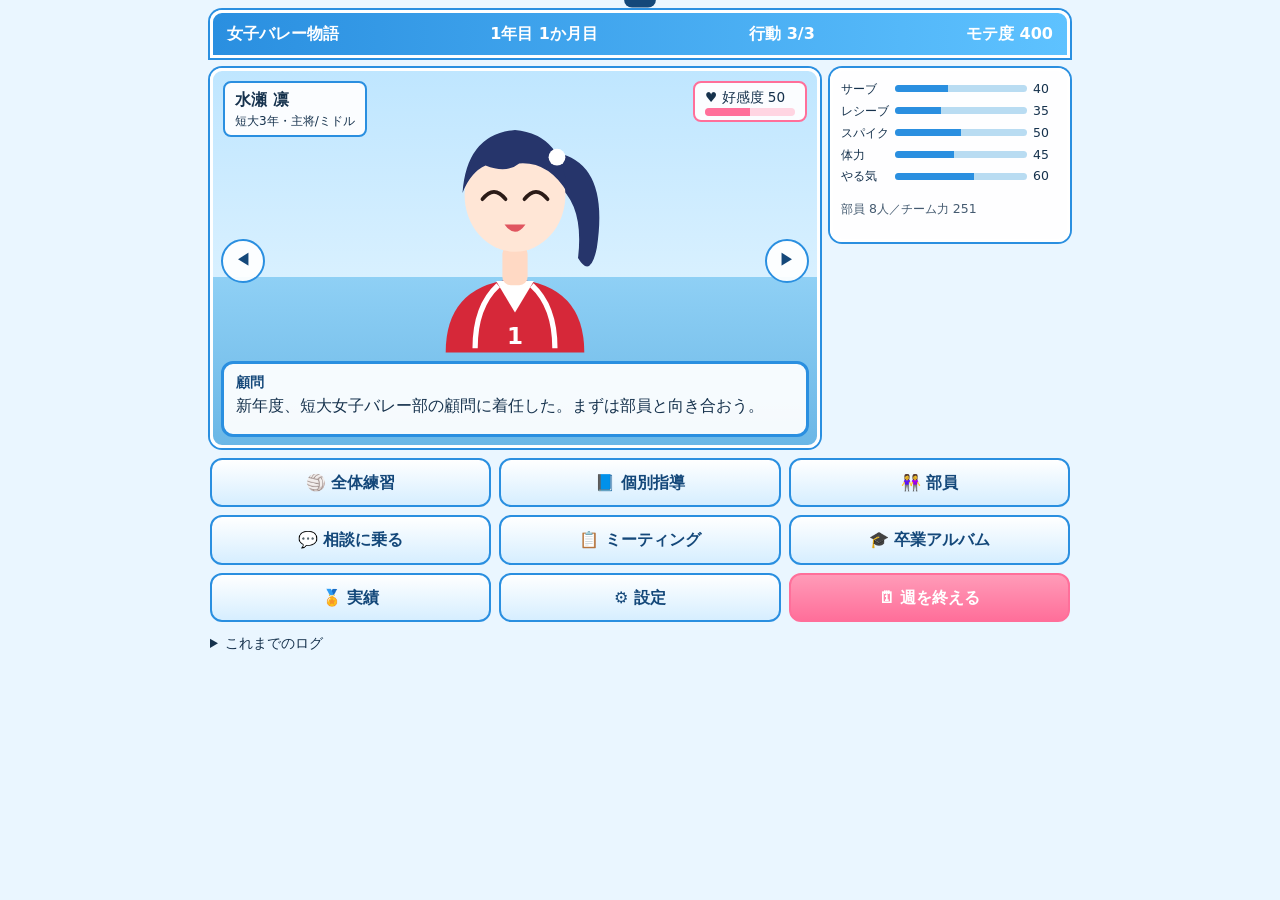
==== joshi-volley/index.html @ a4304dfe "up" ====
<!DOCTYPE html>
<html lang="ja"><head><meta charset="utf-8">
<meta name="viewport" content="width=device-width, initial-scale=1, viewport-fit=cover">
<meta name="theme-color" content="#2a8fe0"><title>女子バレー物語</title>
<link rel="manifest" href="manifest.webmanifest"><link rel="icon" href="icons/icon.svg">
<link rel="stylesheet" href="css/style.css"></head><body><main>
<!-- 上部バー：タイトル・時期・行動力・モテ度 -->
<div class="top"><span>女子バレー物語</span><span id="wk"></span><span id="ap"></span><span id="pop"></span></div>
<!-- ゲーム画面：ステージ（立ち絵・セリフ）＋ステータス -->
<div class="game" id="game">
 <div class="stage"><button class="nav l" onclick="step(-1)" aria-label="前の部員">◀</button><button class="nav r" onclick="step(1)" aria-label="次の部員">▶</button>
  <div class="name" id="nm"></div><div class="heart" id="ht"></div><div class="pt" id="pt"></div><div class="say" id="say"></div></div>
 <div class="side"><div class="box" id="stats"></div></div>
</div>
<!-- 部員・アルバム・実績・設定のパネル -->
<div class="box" id="panel"></div>
<div class="cmd" id="cmd"></div>
<details><summary>これまでのログ</summary><div id="hist"></div></details>
</main>
<!-- ノベルパート／月替わり演出／通知 -->
<div id="nv" onclick="Novel.next()"><div class="nvp" id="nvp"></div><div class="nvb"><b id="nvw"></b><p id="nvt"></p><small>タップで次へ</small></div></div>
<div id="bn"><div><span id="bn1"></span><small id="bn2"></small></div></div><div id="toast" role="status"></div>
<!-- 読み込み順：データ → セーブ → 音 → 立ち絵 → ノベル → 本体 -->
<script src="js/data.js"></script><script src="js/save.js"></script><script src="js/audio.js"></script>
<script src="js/art.js"></script><script src="js/novel.js"></script><script src="js/game.js"></script>
</body></html>
---- joshi-volley/css/style.css ----
/* 水色・青基調 / ときめき風UI */
:root{--sky1:#d8f0ff;--sky2:#8fd0f5;--navy:#14487a;--blue:#2a8fe0;--pale:#eaf6ff;--pink:#ff6f9a;--ink:#16324d;--win:#ffffffee;box-sizing:border-box;padding-top:env(safe-area-inset-top,0px);padding-bottom:env(safe-area-inset-bottom,0px)}
@media (prefers-color-scheme:dark){:root:not([data-theme="light"]){--sky1:#244a6e;--sky2:#17395a;--navy:#9bd0ff;--pale:#102a44;--ink:#e6f3ff;--win:#12304dee}}
:root[data-theme="dark"]{--sky1:#244a6e;--sky2:#17395a;--navy:#9bd0ff;--pale:#102a44;--ink:#e6f3ff;--win:#12304dee}
*{box-sizing:border-box}body{margin:0;background:var(--pale);color:var(--ink);font-family:"Hiragino Maru Gothic ProN","Yu Gothic",system-ui,sans-serif;line-height:1.6}
main{max-width:880px;margin:0 auto;padding:10px}
.top{display:flex;justify-content:space-between;gap:8px;flex-wrap:wrap;background:linear-gradient(90deg,var(--blue),#5ec2ff);color:#fff;border-radius:12px 12px 0 0;padding:8px 14px;font-weight:700;border:3px solid #fff;box-shadow:0 0 0 2px var(--blue)}
.game{display:grid;grid-template-columns:1fr 240px;gap:10px;margin-top:10px}
@media(max-width:700px){.game{grid-template-columns:1fr}}
.stage{position:relative;min-height:380px;border-radius:12px;overflow:hidden;border:3px solid #fff;box-shadow:0 0 0 2px var(--blue);background:linear-gradient(#bfe6ff,var(--sky1) 55%,var(--sky2) 55%,#6bb7e6)}
.pt{position:absolute;left:50%;bottom:92px;width:210px;transform:translateX(-50%);z-index:2}.pt svg,.pt img{width:100%;display:block}
.name{position:absolute;left:10px;top:10px;z-index:3;background:var(--win);border:2px solid var(--blue);border-radius:8px;padding:4px 10px;font-weight:700}.name small{display:block;font-weight:400;font-size:.75rem}
.heart{position:absolute;right:10px;top:10px;z-index:3;background:var(--win);border:2px solid var(--pink);border-radius:8px;padding:4px 10px;font-size:.85rem}
.hb{width:90px;height:8px;background:#ffd5e2;border-radius:4px;overflow:hidden}.hb i{display:block;height:100%;background:var(--pink)}
.say{position:absolute;left:8px;right:8px;bottom:8px;z-index:4;background:var(--win);border:3px solid var(--blue);border-radius:12px;padding:8px 12px;min-height:76px}.say b{color:var(--navy);display:block;font-size:.85rem}
.nav{position:absolute;top:45%;z-index:3;width:44px;height:44px;border-radius:50%;border:2px solid var(--blue);background:var(--win);color:var(--navy);font-size:1rem;cursor:pointer}.nav.l{left:8px}.nav.r{right:8px}
.box{background:var(--win);border:3px solid #fff;box-shadow:0 0 0 2px var(--blue);border-radius:12px;padding:8px}
.st{display:grid;grid-template-columns:auto 1fr 26px;gap:2px 6px;font-size:.78rem;align-items:center}
.t{height:7px;background:#b9dcf2;border-radius:4px;overflow:hidden}.t i{display:block;height:100%;background:var(--blue)}
.cmd{display:grid;grid-template-columns:repeat(3,1fr);gap:8px;margin-top:10px}
.cmd button{font:inherit;font-weight:700;border:2px solid var(--blue);background:linear-gradient(#fff,#d6eeff);color:#14487a;border-radius:12px;padding:10px 6px;min-height:48px;cursor:pointer}
.cmd button:hover{background:var(--blue);color:#fff}.cmd button.p{background:linear-gradient(#ff9bb8,var(--pink));color:#fff;border-color:var(--pink)}
button:focus-visible{outline:3px solid var(--pink);outline-offset:2px}
#panel{display:none;margin-top:10px}#panel h2{margin:0 0 8px;color:var(--navy);font-size:1.1rem}#panel h3{margin:12px 0 4px;font-size:.95rem;color:var(--navy)}
.ag{display:grid;grid-template-columns:repeat(auto-fill,minmax(230px,1fr));gap:10px}
.ac{display:grid;grid-template-columns:70px 1fr;gap:8px;background:var(--pale);border-radius:10px;padding:8px;font-size:.8rem;border:0;text-align:left;color:var(--ink);font-family:inherit}
.ac svg,.ac img{width:70px}.ac b{font-size:.95rem}button.ac{cursor:pointer}button.ac.on{outline:3px solid var(--pink)}
.ach{display:flex;gap:10px;align-items:center;padding:6px 8px;border-radius:8px;background:var(--pale);margin:4px 0;font-size:.85rem}.ach.lock{opacity:.5}.ach i{font-style:normal;font-size:1.3rem}
.set button,.set label.b{font:inherit;border:2px solid var(--blue);background:var(--pale);color:var(--ink);border-radius:10px;padding:8px 12px;margin:3px 3px 3px 0;cursor:pointer;display:inline-block}
.set input[type=range]{width:min(260px,100%);vertical-align:middle}.hint{font-size:.78rem;opacity:.8}
details{margin-top:10px;font-size:.88rem}#hist{max-height:180px;overflow:auto}#hist p{margin:3px 0}#hist .big{font-weight:700;color:var(--navy)}#hist .love{color:#d6396b}
/* 月替わり演出 */
#bn{position:fixed;inset:0;z-index:50;display:none;align-items:center;justify-content:center;background:linear-gradient(135deg,#2a8fe0,#8fd8ff);color:#fff;text-align:center}
#bn.on{display:flex;animation:bn 1.6s forwards}#bn span{display:block;font-size:clamp(1.8rem,8vw,3.2rem);font-weight:800}#bn small{font-size:1rem}
@keyframes bn{0%{opacity:0}15%,80%{opacity:1}100%{opacity:0}}
/* ノベルパート */
#nv{position:fixed;inset:0;z-index:40;display:none;background:linear-gradient(#bfe6ff,#8fd0f5);cursor:pointer}#nv.on{display:block}
.nvp{position:absolute;left:50%;bottom:150px;width:min(240px,60vw);transform:translateX(-50%)}.nvp svg,.nvp img{width:100%;display:block}
.nvb{position:absolute;left:10px;right:10px;bottom:calc(10px + env(safe-area-inset-bottom,0px));background:var(--win);color:var(--ink);border:3px solid var(--blue);border-radius:14px;padding:10px 14px;min-height:120px}.nvb b{color:var(--navy)}.nvb p{margin:4px 0}.nvb small{opacity:.6}
#toast{position:fixed;left:50%;top:calc(14px + env(safe-area-inset-top,0px));transform:translate(-50%,-140%);transition:transform .3s;z-index:60;background:var(--navy);color:#fff;border-radius:20px;padding:8px 16px;font-size:.88rem}#toast.on{transform:translate(-50%,0)}
@media (prefers-reduced-motion:reduce){#bn.on{animation:none}#toast{transition:none}}
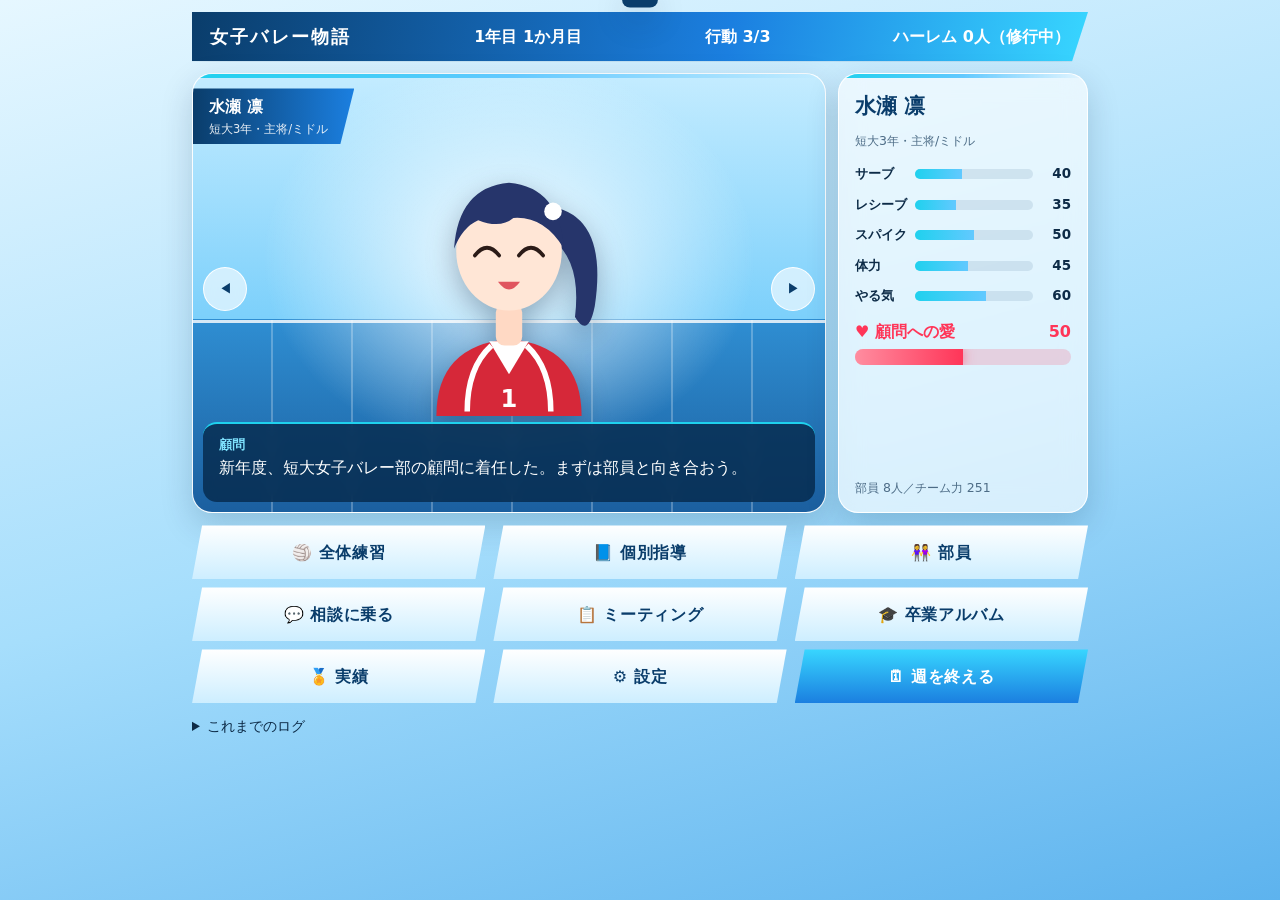
==== commit 5c3156eb: "on" ====
--- a/joshi-volley/index.html
+++ b/joshi-volley/index.html
@@ -4,23 +4,17 @@
 <meta name="theme-color" content="#2a8fe0"><title>女子バレー物語</title>
 <link rel="manifest" href="manifest.webmanifest"><link rel="icon" href="icons/icon.svg">
 <link rel="stylesheet" href="css/style.css"></head><body><main>
-<!-- 上部バー：タイトル・時期・行動力・モテ度 -->
-<div class="top"><span>女子バレー物語</span><span id="wk"></span><span id="ap"></span><span id="pop"></span></div>
-<!-- ゲーム画面：ステージ（立ち絵・セリフ）＋ステータス -->
+<header class="top"><span class="logo">女子バレー物語</span><span id="wk"></span><span id="ap"></span><span id="pop"></span></header>
 <div class="game" id="game">
- <div class="stage"><button class="nav l" onclick="step(-1)" aria-label="前の部員">◀</button><button class="nav r" onclick="step(1)" aria-label="次の部員">▶</button>
-  <div class="name" id="nm"></div><div class="heart" id="ht"></div><div class="pt" id="pt"></div><div class="say" id="say"></div></div>
- <div class="side"><div class="box" id="stats"></div></div>
+ <section class="frame stage"><button class="nav l" onclick="step(-1)" aria-label="前の部員">◀</button><button class="nav r" onclick="step(1)" aria-label="次の部員">▶</button>
+  <div class="name" id="nm"></div><div class="pt" id="pt"></div><div class="say" id="say"></div></section>
+ <aside class="frame side" id="side"></aside>
 </div>
-<!-- 部員・アルバム・実績・設定のパネル -->
-<div class="box" id="panel"></div>
-<div class="cmd" id="cmd"></div>
+<section class="frame" id="panel"></section>
+<nav class="cmd" id="cmd"></nav>
 <details><summary>これまでのログ</summary><div id="hist"></div></details>
 </main>
-<!-- ノベルパート／月替わり演出／通知 -->
 <div id="nv" onclick="Novel.next()"><div class="nvp" id="nvp"></div><div class="nvb"><b id="nvw"></b><p id="nvt"></p><small>タップで次へ</small></div></div>
 <div id="bn"><div><span id="bn1"></span><small id="bn2"></small></div></div><div id="toast" role="status"></div>
-<!-- 読み込み順：データ → セーブ → 音 → 立ち絵 → ノベル → 本体 -->
-<script src="js/data.js"></script><script src="js/save.js"></script><script src="js/audio.js"></script>
-<script src="js/art.js"></script><script src="js/novel.js"></script><script src="js/game.js"></script>
+<script src="js/data.js"></script><script src="js/engine.js"></script><script src="js/game.js"></script>
 </body></html>
--- a/joshi-volley/css/style.css
+++ b/joshi-volley/css/style.css
@@ -1,41 +1,45 @@
-/* 水色・青基調 / ときめき風UI */
-:root{--sky1:#d8f0ff;--sky2:#8fd0f5;--navy:#14487a;--blue:#2a8fe0;--pale:#eaf6ff;--pink:#ff6f9a;--ink:#16324d;--win:#ffffffee;box-sizing:border-box;padding-top:env(safe-area-inset-top,0px);padding-bottom:env(safe-area-inset-bottom,0px)}
-@media (prefers-color-scheme:dark){:root:not([data-theme="light"]){--sky1:#244a6e;--sky2:#17395a;--navy:#9bd0ff;--pale:#102a44;--ink:#e6f3ff;--win:#12304dee}}
-:root[data-theme="dark"]{--sky1:#244a6e;--sky2:#17395a;--navy:#9bd0ff;--pale:#102a44;--ink:#e6f3ff;--win:#12304dee}
-*{box-sizing:border-box}body{margin:0;background:var(--pale);color:var(--ink);font-family:"Hiragino Maru Gothic ProN","Yu Gothic",system-ui,sans-serif;line-height:1.6}
-main{max-width:880px;margin:0 auto;padding:10px}
-.top{display:flex;justify-content:space-between;gap:8px;flex-wrap:wrap;background:linear-gradient(90deg,var(--blue),#5ec2ff);color:#fff;border-radius:12px 12px 0 0;padding:8px 14px;font-weight:700;border:3px solid #fff;box-shadow:0 0 0 2px var(--blue)}
-.game{display:grid;grid-template-columns:1fr 240px;gap:10px;margin-top:10px}
+/* 水色基調・ガラス調UI。色は :root の変数で一括変更できます */
+:root{--sky:#62c9ff;--deep:#0a3d6b;--cyan:#1fd1ee;--love:#ff3558;--ink:#0d2b47;--mute:#4d6c86;--glass:rgba(255,255,255,.62);--edge:rgba(255,255,255,.95);--chip:rgba(10,61,107,.1);--bg:linear-gradient(165deg,#e6f7ff 0%,#a6defc 52%,#5db3ee 100%);--shadow:0 12px 32px rgba(6,40,74,.18);box-sizing:border-box;padding-top:env(safe-area-inset-top,0px);padding-bottom:env(safe-area-inset-bottom,0px)}
+@media (prefers-color-scheme:dark){:root:not([data-theme="light"]){--deep:#bfe6ff;--ink:#e8f6ff;--mute:#9cc4e0;--glass:rgba(8,36,68,.66);--edge:rgba(120,200,255,.35);--chip:rgba(150,210,255,.15);--bg:linear-gradient(165deg,#06203a,#0a3560 60%,#0e4a80)}}
+:root[data-theme="dark"]{--deep:#bfe6ff;--ink:#e8f6ff;--mute:#9cc4e0;--glass:rgba(8,36,68,.66);--edge:rgba(120,200,255,.35);--chip:rgba(150,210,255,.15);--bg:linear-gradient(165deg,#06203a,#0a3560 60%,#0e4a80)}
+*{box-sizing:border-box}body{margin:0;min-height:100vh;background:var(--bg) fixed;color:var(--ink);font-family:"Hiragino Sans","Yu Gothic UI","Noto Sans JP",system-ui,sans-serif;line-height:1.6}
+main{max-width:920px;margin:0 auto;padding:12px}
+.top{display:flex;justify-content:space-between;align-items:center;gap:8px 16px;flex-wrap:wrap;padding:10px 18px;margin-bottom:12px;color:#fff;font-weight:700;background:linear-gradient(100deg,#0a3d6b,#1b7fe0 60%,#38d6ff);clip-path:polygon(0 0,100% 0,calc(100% - 16px) 100%,0 100%);box-shadow:var(--shadow)}
+.logo{font-size:1.15rem;font-weight:900;letter-spacing:.12em}
+/* 立ち絵フレームとステータスフレームは同じ .frame で枠を統一 */
+.frame{position:relative;overflow:hidden;background:var(--glass);backdrop-filter:blur(12px);-webkit-backdrop-filter:blur(12px);border:1px solid var(--edge);border-radius:20px;box-shadow:var(--shadow)}
+.frame:before{content:"";position:absolute;left:0;right:0;top:0;height:4px;z-index:6;background:linear-gradient(90deg,var(--cyan),var(--sky),transparent)}
+.game{display:grid;grid-template-columns:1fr 250px;gap:12px;align-items:stretch}
 @media(max-width:700px){.game{grid-template-columns:1fr}}
-.stage{position:relative;min-height:380px;border-radius:12px;overflow:hidden;border:3px solid #fff;box-shadow:0 0 0 2px var(--blue);background:linear-gradient(#bfe6ff,var(--sky1) 55%,var(--sky2) 55%,#6bb7e6)}
-.pt{position:absolute;left:50%;bottom:92px;width:210px;transform:translateX(-50%);z-index:2}.pt svg,.pt img{width:100%;display:block}
-.name{position:absolute;left:10px;top:10px;z-index:3;background:var(--win);border:2px solid var(--blue);border-radius:8px;padding:4px 10px;font-weight:700}.name small{display:block;font-weight:400;font-size:.75rem}
-.heart{position:absolute;right:10px;top:10px;z-index:3;background:var(--win);border:2px solid var(--pink);border-radius:8px;padding:4px 10px;font-size:.85rem}
-.hb{width:90px;height:8px;background:#ffd5e2;border-radius:4px;overflow:hidden}.hb i{display:block;height:100%;background:var(--pink)}
-.say{position:absolute;left:8px;right:8px;bottom:8px;z-index:4;background:var(--win);border:3px solid var(--blue);border-radius:12px;padding:8px 12px;min-height:76px}.say b{color:var(--navy);display:block;font-size:.85rem}
-.nav{position:absolute;top:45%;z-index:3;width:44px;height:44px;border-radius:50%;border:2px solid var(--blue);background:var(--win);color:var(--navy);font-size:1rem;cursor:pointer}.nav.l{left:8px}.nav.r{right:8px}
-.box{background:var(--win);border:3px solid #fff;box-shadow:0 0 0 2px var(--blue);border-radius:12px;padding:8px}
-.st{display:grid;grid-template-columns:auto 1fr 26px;gap:2px 6px;font-size:.78rem;align-items:center}
-.t{height:7px;background:#b9dcf2;border-radius:4px;overflow:hidden}.t i{display:block;height:100%;background:var(--blue)}
-.cmd{display:grid;grid-template-columns:repeat(3,1fr);gap:8px;margin-top:10px}
-.cmd button{font:inherit;font-weight:700;border:2px solid var(--blue);background:linear-gradient(#fff,#d6eeff);color:#14487a;border-radius:12px;padding:10px 6px;min-height:48px;cursor:pointer}
-.cmd button:hover{background:var(--blue);color:#fff}.cmd button.p{background:linear-gradient(#ff9bb8,var(--pink));color:#fff;border-color:var(--pink)}
-button:focus-visible{outline:3px solid var(--pink);outline-offset:2px}
-#panel{display:none;margin-top:10px}#panel h2{margin:0 0 8px;color:var(--navy);font-size:1.1rem}#panel h3{margin:12px 0 4px;font-size:.95rem;color:var(--navy)}
+.stage{min-height:440px;background:radial-gradient(ellipse at 50% 42%,rgba(255,255,255,.9),rgba(255,255,255,0) 55%),linear-gradient(#c4ecff 0,#7cd0fb 56%,#2f8ed2 56%,#1b5f9f 100%)}
+.stage:after{content:"";position:absolute;inset:56% 0 0;border-top:3px solid rgba(255,255,255,.8);background:repeating-linear-gradient(90deg,transparent 0 78px,rgba(255,255,255,.25) 78px 80px);pointer-events:none}
+.pt{position:absolute;left:50%;bottom:96px;width:220px;transform:translateX(-50%);z-index:2;filter:drop-shadow(0 10px 14px rgba(6,40,74,.35))}.pt svg,.pt img{width:100%;display:block}
+.name{position:absolute;left:0;top:14px;z-index:3;padding:6px 26px 6px 16px;color:#fff;font-weight:800;background:linear-gradient(90deg,#0a3d6b,#1b7fe0);clip-path:polygon(0 0,100% 0,calc(100% - 14px) 100%,0 100%)}.name small{display:block;font-weight:500;font-size:.72rem;opacity:.9}
+.say{position:absolute;left:10px;right:10px;bottom:10px;z-index:4;min-height:80px;padding:10px 16px;color:#fff;background:rgba(6,40,74,.8);backdrop-filter:blur(6px);border-radius:14px;border-top:2px solid var(--cyan)}.say b{display:block;font-size:.82rem;color:#7fe3ff}
+.nav{position:absolute;top:44%;z-index:3;width:44px;height:44px;border-radius:50%;border:1px solid var(--edge);background:var(--glass);color:var(--deep);cursor:pointer;backdrop-filter:blur(6px)}.nav.l{left:10px}.nav.r{right:10px}
+.side{padding:20px 16px 14px;display:flex;flex-direction:column;gap:12px}.side h3{margin:0;font-size:1.3rem;color:var(--deep);line-height:1.2}
+.st{display:grid;grid-template-columns:auto 1fr 30px;gap:9px 8px;font-size:.84rem;align-items:center;font-weight:700}.st b{text-align:right}
+.t{height:10px;background:var(--chip);border-radius:6px;overflow:hidden}.t i{display:block;height:100%;background:linear-gradient(90deg,var(--cyan),var(--sky))}
+.love{display:grid;grid-template-columns:1fr auto;gap:5px 8px;align-items:center;font-weight:800;color:var(--love)}
+.lb{grid-column:1/-1;height:16px;border-radius:8px;background:rgba(255,53,88,.18);overflow:hidden}.lb i{display:block;height:100%;background:linear-gradient(90deg,#ff8da0,var(--love));box-shadow:0 0 12px rgba(255,53,88,.6)}
+.hint{margin:0;font-size:.78rem;color:var(--mute)}.side .hint:last-child{margin-top:auto}
+.cmd{display:grid;grid-template-columns:repeat(3,1fr);gap:8px;margin-top:12px}
+.cmd button{font:inherit;font-weight:800;letter-spacing:.04em;color:#0a3d6b;border:0;min-height:54px;padding:10px 8px;cursor:pointer;background:linear-gradient(180deg,#fff,#cdeeff);clip-path:polygon(10px 0,100% 0,calc(100% - 10px) 100%,0 100%);transition:filter .15s,transform .1s}
+.cmd button:hover{filter:brightness(1.06) saturate(1.25);transform:translateY(-1px)}.cmd button:focus-visible{background:var(--cyan);color:#fff}
+.cmd button.p{color:#fff;background:linear-gradient(180deg,#38d6ff,#1b7fe0)}
+#panel{display:none;margin-top:12px;padding:18px 16px 14px}#panel h2{margin:0 0 10px;color:var(--deep);font-size:1.15rem}#panel h3{margin:14px 0 4px;font-size:.95rem;color:var(--deep)}
 .ag{display:grid;grid-template-columns:repeat(auto-fill,minmax(230px,1fr));gap:10px}
-.ac{display:grid;grid-template-columns:70px 1fr;gap:8px;background:var(--pale);border-radius:10px;padding:8px;font-size:.8rem;border:0;text-align:left;color:var(--ink);font-family:inherit}
-.ac svg,.ac img{width:70px}.ac b{font-size:.95rem}button.ac{cursor:pointer}button.ac.on{outline:3px solid var(--pink)}
-.ach{display:flex;gap:10px;align-items:center;padding:6px 8px;border-radius:8px;background:var(--pale);margin:4px 0;font-size:.85rem}.ach.lock{opacity:.5}.ach i{font-style:normal;font-size:1.3rem}
-.set button,.set label.b{font:inherit;border:2px solid var(--blue);background:var(--pale);color:var(--ink);border-radius:10px;padding:8px 12px;margin:3px 3px 3px 0;cursor:pointer;display:inline-block}
-.set input[type=range]{width:min(260px,100%);vertical-align:middle}.hint{font-size:.78rem;opacity:.8}
-details{margin-top:10px;font-size:.88rem}#hist{max-height:180px;overflow:auto}#hist p{margin:3px 0}#hist .big{font-weight:700;color:var(--navy)}#hist .love{color:#d6396b}
-/* 月替わり演出 */
-#bn{position:fixed;inset:0;z-index:50;display:none;align-items:center;justify-content:center;background:linear-gradient(135deg,#2a8fe0,#8fd8ff);color:#fff;text-align:center}
-#bn.on{display:flex;animation:bn 1.6s forwards}#bn span{display:block;font-size:clamp(1.8rem,8vw,3.2rem);font-weight:800}#bn small{font-size:1rem}
+.ac{display:grid;grid-template-columns:70px 1fr;gap:10px;background:var(--chip);border-radius:12px;padding:8px;font-size:.8rem;border:0;text-align:left;color:var(--ink);font-family:inherit}.ac svg,.ac img{width:70px}.ac b{font-size:.95rem}
+button.ac{cursor:pointer}button.ac.on,button.ac:focus-visible{outline:3px solid var(--cyan)}
+.ach{display:flex;gap:12px;align-items:center;padding:8px 10px;border-radius:10px;background:var(--chip);margin:5px 0;font-size:.85rem}.ach.lock{opacity:.5}.ach i{font-style:normal;font-size:1.4rem}
+.set button,.set label.b{font:inherit;border:1px solid var(--edge);background:var(--chip);color:var(--ink);border-radius:10px;padding:8px 14px;margin:3px 4px 3px 0;cursor:pointer;display:inline-block}
+.set input[type=range]{width:min(260px,100%);vertical-align:middle;accent-color:var(--cyan)}
+details{margin-top:12px;font-size:.88rem}summary{cursor:pointer}#hist{max-height:180px;overflow:auto}#hist p{margin:3px 0}#hist .big{font-weight:700;color:var(--deep)}#hist .love{color:var(--love)}
+#bn{position:fixed;inset:0;z-index:50;display:none;align-items:center;justify-content:center;text-align:center;color:#fff;background:repeating-linear-gradient(115deg,rgba(255,255,255,.08) 0 24px,transparent 24px 48px),linear-gradient(135deg,#0a3d6b,#1b7fe0 55%,#38d6ff)}
+#bn.on{display:flex;animation:bn 1.6s forwards}#bn span{display:block;font-size:clamp(2rem,9vw,3.6rem);font-weight:900;letter-spacing:.1em}#bn small{font-size:1rem;letter-spacing:.2em}
 @keyframes bn{0%{opacity:0}15%,80%{opacity:1}100%{opacity:0}}
-/* ノベルパート */
-#nv{position:fixed;inset:0;z-index:40;display:none;background:linear-gradient(#bfe6ff,#8fd0f5);cursor:pointer}#nv.on{display:block}
-.nvp{position:absolute;left:50%;bottom:150px;width:min(240px,60vw);transform:translateX(-50%)}.nvp svg,.nvp img{width:100%;display:block}
-.nvb{position:absolute;left:10px;right:10px;bottom:calc(10px + env(safe-area-inset-bottom,0px));background:var(--win);color:var(--ink);border:3px solid var(--blue);border-radius:14px;padding:10px 14px;min-height:120px}.nvb b{color:var(--navy)}.nvb p{margin:4px 0}.nvb small{opacity:.6}
-#toast{position:fixed;left:50%;top:calc(14px + env(safe-area-inset-top,0px));transform:translate(-50%,-140%);transition:transform .3s;z-index:60;background:var(--navy);color:#fff;border-radius:20px;padding:8px 16px;font-size:.88rem}#toast.on{transform:translate(-50%,0)}
-@media (prefers-reduced-motion:reduce){#bn.on{animation:none}#toast{transition:none}}
+#nv{position:fixed;inset:0;z-index:40;display:none;cursor:pointer;background:radial-gradient(ellipse at 50% 40%,#fff9,#fff0 60%),linear-gradient(#c4ecff,#5db3ee)}#nv.on{display:block}
+.nvp{position:absolute;left:50%;bottom:150px;width:min(250px,60vw);transform:translateX(-50%);filter:drop-shadow(0 10px 14px rgba(6,40,74,.35))}.nvp svg,.nvp img{width:100%;display:block}
+.nvb{position:absolute;left:10px;right:10px;bottom:calc(10px + env(safe-area-inset-bottom,0px));min-height:120px;padding:12px 16px;color:#fff;background:rgba(6,40,74,.85);border-radius:16px;border-top:2px solid var(--cyan)}.nvb b{color:#7fe3ff}.nvb p{margin:4px 0}.nvb small{opacity:.6}
+#toast{position:fixed;left:50%;top:calc(14px + env(safe-area-inset-top,0px));transform:translate(-50%,-140%);transition:transform .3s;z-index:60;background:#0a3d6b;color:#fff;border-radius:20px;padding:8px 18px;font-size:.88rem;box-shadow:var(--shadow)}#toast.on{transform:translate(-50%,0)}
+@media (prefers-reduced-motion:reduce){#bn.on{animation:none}#toast,.cmd button{transition:none}}
